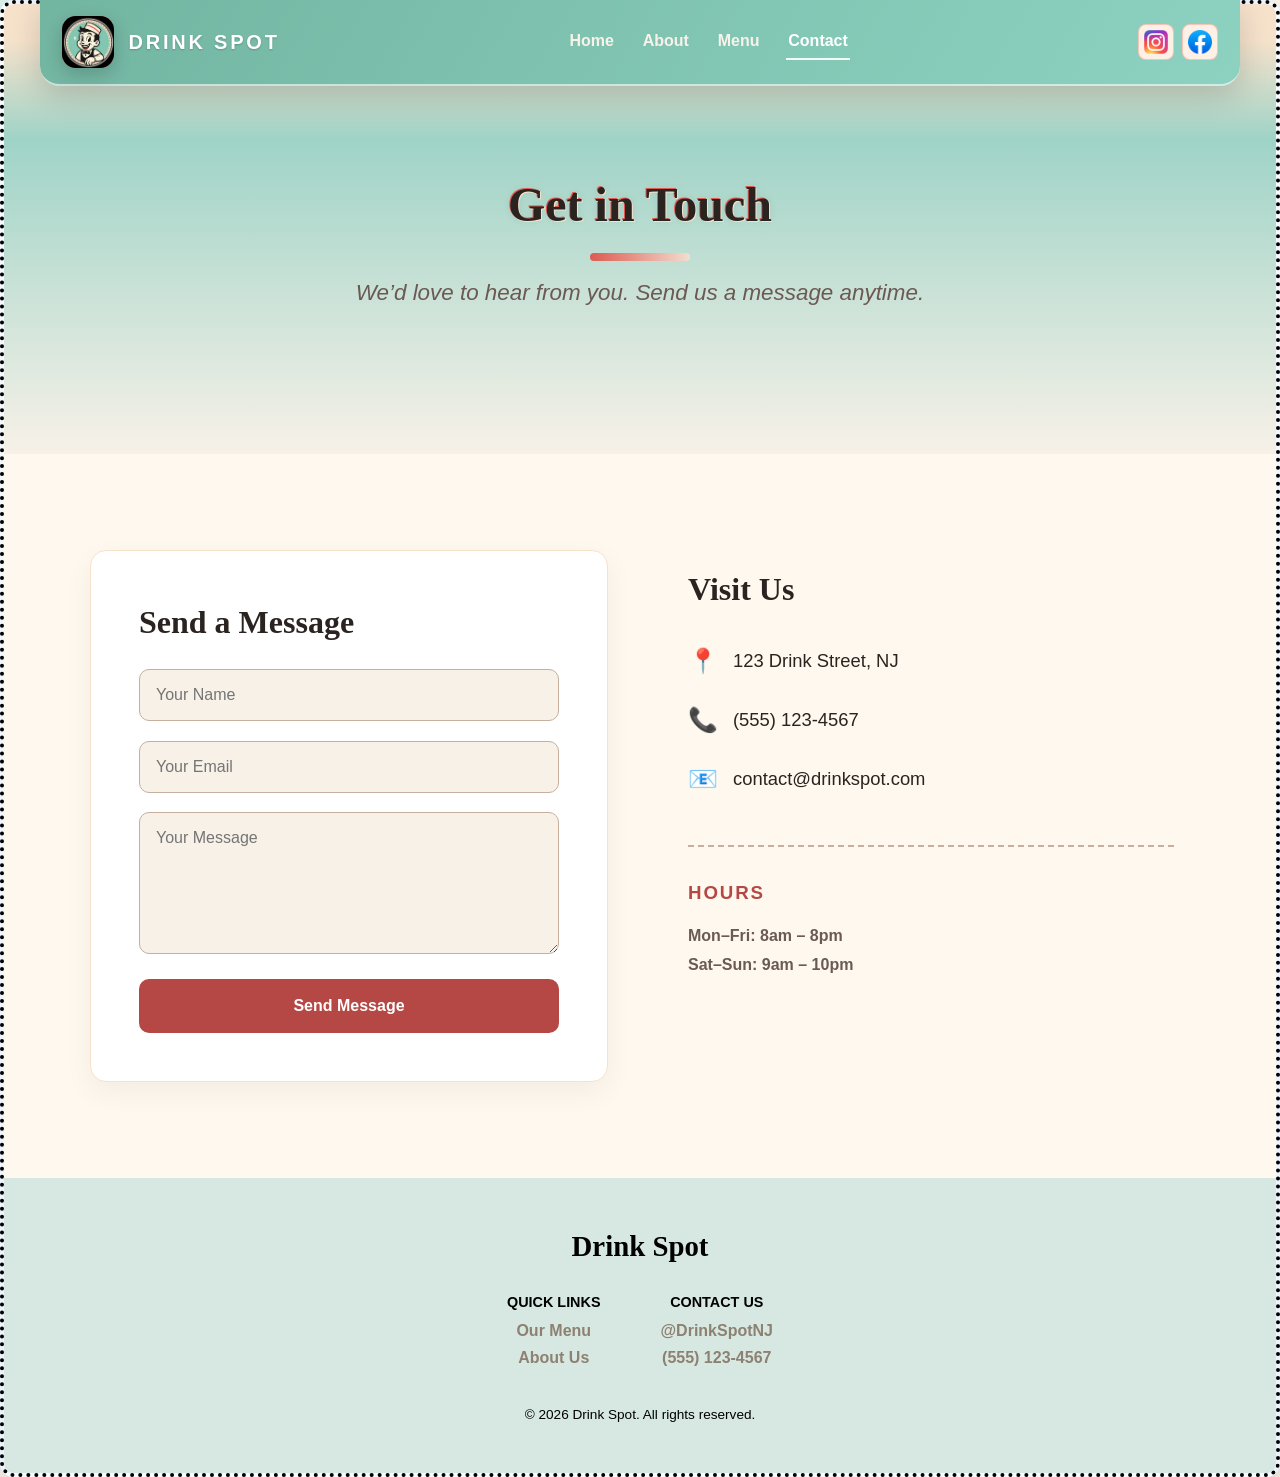
==== Contact.html @ 2a174651 "updated a lot of css changes. Need to finish up contact page and edit simple things" ====
<!DOCTYPE html>
<html lang="en">
<head>
  <meta charset="UTF-8" />
  <meta name="viewport" content="width=device-width, initial-scale=1.0" />
  <title>Contact | Drink Spot</title>
  <link rel="stylesheet" href="Contact.css" />
</head>
<body>
  <div class="page-shell">
    <header class="about-header">
      <div class="top-nav">
        <div class="logo-row">
          <div class="logo-circle"><img src="imgs/logo.jpg" alt="Drink Spot Logo" style="width: 100%; height: 100%; border-radius: 10px; object-fit: cover;" /></div>
          <div class="brand-name">Drink Spot</div>
        </div>
        <nav>
          <a href="Home.html">Home</a>
          <a href="About.html">About</a>
          <a href="Menu.html">Menu</a>
          <a class="active" href="Contact.html">Contact</a>
        </nav>
        <div class="social-row">
          <a href="#" class="social-icon" title="Instagram"><img src="imgs/Instagram_logo_2016.svg.webp" alt="Instagram" /></a>
          <a href="#" class="social-icon" title="Facebook"><img src="imgs/Facebook_f_logo_(2021).svg.png" alt="Facebook" /></a>
        </div>
      </div>
    </header>

    <section class="contact-hero">
      <div class="hero-content">
        <h1 class="fade-in">Get in Touch</h1>
        <p class="fade-in hero-subtitle">We’d love to hear from you. Send us a message anytime.</p>
      </div>
    </section>

    <section class="contact-section">
      <div class="section-wrapper">
        <div class="contact-grid">
          <div class="contact-form fade-in-left">
            <h2>Send a Message</h2>
            <form>
              <input type="text" placeholder="Your Name" required />
              <input type="email" placeholder="Your Email" required />
              <textarea placeholder="Your Message" rows="6" required></textarea>
              <button type="submit" class="btn btn-primary">Send Message</button>
            </form>
          </div>

          <div class="contact-info fade-in-right">
            <h2>Visit Us</h2>
            <div class="info-item">
              <span class="info-icon">📍</span>
              <p>123 Drink Street, NJ</p>
            </div>
            <div class="info-item">
              <span class="info-icon">📞</span>
              <p>(555) 123-4567</p>
            </div>
            <div class="info-item">
              <span class="info-icon">📧</span>
              <p>contact@drinkspot.com</p>
            </div>

            <div class="hours">
              <h3>Hours</h3>
              <p>Mon–Fri: 8am – 8pm</p>
              <p>Sat–Sun: 9am – 10pm</p>
            </div>
          </div>
        </div>
      </div>
    </section>

    <footer class="site-footer">
      <div class="footer-top"><h3>Drink Spot</h3></div>
      <div class="footer-rows">
        <div>
          <p class="small-title">Quick Links</p>
          <a href="Menu.html">Our Menu</a>
          <a href="About.html">About Us</a>
        </div>
        <div>
          <p class="small-title">Contact Us</p>
          <a href="#">@DrinkSpotNJ</a>
          <a href="#">(555) 123-4567</a>
        </div>
      </div>
      <div class="copyright">© 2026 Drink Spot. All rights reserved.</div>
    </footer>
  </div>

  <script src="Contact.js"></script>
</body>
</html>
---- Contact.css ----
/* COLORS & ROOT - SYNCED WITH ABOUT PAGE */
:root {
  --primary: #b54844;   /* Logo red */
  --secondary: #9fd3c7; /* Teal accent */
  --bg: #f7f1e8;
  --surface: #fff8ef;
  --text: #2b2320;
  --muted: #6b5a53;
  --accent: #c94f45;
  --accent2: #f6e2cb;
  --border: #c6b09d;
}

/* RESET */
* {
  box-sizing: border-box;
  margin: 0;
  padding: 0;
}

body {
  font-family: 'Trebuchet MS', Arial, sans-serif;
  color: var(--text);
  background: radial-gradient(circle at top left, #daf0ea 0%, #f7f1e8 45%, #f7f1e8 100%);
  line-height: 1.45;
}

/* PAGE SHELL */
.page-shell {
  width: 100%;
  max-width: 100%;
  margin: 0 auto;
  padding: 0;
  border: 4px dotted #000;
  border-radius: 14px;
  box-shadow: 0 10px 24px rgba(0,0,0,0.12);
  background: linear-gradient(180deg, #f8fbff 0%, #ebf3ff 100%);
  overflow: hidden;
}

/* TOP NAVIGATION - EXACT MATCH TO ABOUT */
.top-nav {
  width: 100%;
  max-width: 1200px;
  margin: 0 auto;
  display: flex;
  justify-content: space-between;
  align-items: center;
  padding: 1rem 1.4rem;
  background: linear-gradient(120deg, #72b5a1 0%, #8dd2c1 100%);
  border-radius: 0 0 20px 20px;
  border-bottom: 2px solid rgba(255,255,255,0.6);
  box-shadow: 0 10px 30px rgba(0,0,0,0.16);
  position: fixed;
  top: 0;
  left: 0;
  right: 0;
  z-index: 1000;
  backdrop-filter: blur(6px);
}

.logo-row {
  display: flex;
  align-items: center;
  gap: 14px;
  font-weight: 800;
  letter-spacing: 0.03em;
  font-family: 'Courier New', Courier, monospace;
  color: #fff;
}

.logo-circle {
  width: 52px;
  height: 52px;
  border-radius: 14px;
  background: #dd5a51;
  color: #fff;
  display: grid;
  place-items: center;
  box-shadow: 0 6px 18px rgba(0,0,0,0.18);
  overflow: hidden;
}

.brand-name {
  font-family: 'Trebuchet MS', Arial, sans-serif;
  font-size: 1.25rem;
  color: #fff;
  text-transform: uppercase;
  letter-spacing: 0.14em;
  font-weight: 800;
  text-shadow: 0 1px 2px rgba(0,0,0,0.2);
}

nav {
  display: flex;
  gap: 24px;
  font-size: 1rem;
}

nav a {
  text-decoration: none;
  color: #f8f2eb;
  font-weight: 700;
  padding: 0.35rem 0.15rem;
  border-bottom: 2px solid transparent;
  transition: 0.2s ease;
}

nav a:hover,
nav a.active {
  color: #fff;
  border-bottom-color: rgba(255,255,255,0.9);
}

.social-row {
  display: flex;
  gap: 8px;
}

.social-icon {
  display: flex;
  align-items: center;
  justify-content: center;
  width: 36px;
  height: 36px;
  border-radius: 8px;
  background: #fff0e5;
  transition: all 0.3s ease;
  border: 1px solid rgba(221,90,81,0.3);
}

.social-icon img {
  width: 70%;
  height: 70%;
  object-fit: contain;
}

.social-icon:hover {
  background: #dd5a51;
  transform: translateY(-2px);
}

/* HERO SECTION - SYNCED GRADIENT & FONTS */
.contact-hero {
  padding: 8.5rem 2rem 8rem 2rem;
  background: linear-gradient(180deg, #f6e2cb 0%, #f6e2cb 8%, var(--secondary) 30%, var(--bg) 100%);
  text-align: center;
  min-height: 50vh;
  display: flex;
  align-items: center;
  justify-content: center;
}

.contact-hero h1 {
  font-family: 'Georgia', serif;
  font-size: 3rem;
  margin: 1.2rem 0 1rem 0;
  line-height: 1.2;
  color: #2b2320;
  font-weight: 900;
  text-shadow: 1px 1px 0 #f6e2cb, -1px -1px 0 #dd5a51, 0 0 8px rgba(0, 0, 0, 0.08);
}

.contact-hero h1::after {
  content: '';
  display: block;
  width: 100px;
  height: 8px;
  margin: 1.2rem auto 0;
  border-radius: 999px;
  background: linear-gradient(90deg, #dd5a51, #f2decf);
}

.hero-subtitle {
  font-size: 1.4rem;
  color: var(--muted);
  font-style: italic;
}

/* CONTACT SECTION GRID */
.contact-section {
  padding: 6rem 2rem;
  background: var(--surface);
}

.section-wrapper {
  max-width: 1100px;
  margin: 0 auto;
}

.contact-grid {
  display: grid;
  grid-template-columns: 1fr 1fr;
  gap: 4rem;
  align-items: start;
}

/* FORM STYLING */
.contact-form {
  background: #fff;
  padding: 3rem;
  border-radius: 16px;
  box-shadow: 0 10px 30px rgba(0,0,0,0.05);
  border: 1px solid var(--accent2);
}

.contact-form h2 {
  font-family: 'Georgia', serif;
  font-size: 2rem;
  margin-bottom: 1.5rem;
  color: var(--text);
}

.contact-form input, 
.contact-form textarea {
  width: 100%;
  margin-bottom: 1.2rem;
  padding: 1rem;
  border-radius: 10px;
  border: 1px solid var(--border);
  background: var(--bg);
  font-family: inherit;
  font-size: 1rem;
}

/* BUTTON - MATCHES ABOUT PRIMARY BTN */
.btn-primary {
  background: var(--primary);
  color: #fff;
  border: 2px solid var(--primary);
  padding: 1rem 2rem;
  border-radius: 10px;
  font-weight: 700;
  font-size: 1rem;
  cursor: pointer;
  width: 100%;
  transition: all 0.3s ease;
}

.btn-primary:hover {
  background: transparent;
  color: var(--primary);
}

/* INFO PANEL */
.contact-info {
  padding: 1rem;
}

.contact-info h2 {
  font-family: 'Georgia', serif;
  font-size: 2rem;
  margin-bottom: 2rem;
}

.info-item {
  display: flex;
  align-items: center;
  gap: 15px;
  margin-bottom: 1.5rem;
  font-size: 1.15rem;
}

.info-icon { font-size: 1.5rem; }

.hours {
  margin-top: 3rem;
  padding-top: 2rem;
  border-top: 2px dashed var(--border);
}

.hours h3 {
  font-family: 'Trebuchet MS', sans-serif;
  color: var(--primary);
  text-transform: uppercase;
  letter-spacing: 0.1em;
  margin-bottom: 1rem;
}

.hours p {
  color: var(--muted);
  line-height: 1.8;
  font-weight: 600;
}

/* FOOTER - EXACT MATCH */
.site-footer {
  background: #d6e8e1;
  color: #000000;
  padding: 3rem 2rem;
  text-align: center;
}

.footer-top h3 {
  font-family: 'Georgia', serif;
  margin-bottom: 1.5rem;
  font-size: 1.8rem;
}

.footer-rows {
  display: flex;
  justify-content: center;
  gap: 60px;
  flex-wrap: wrap;
  margin-bottom: 2rem;
}

.footer-rows a {
  color: #8d8172;
  text-decoration: none;
  display: block;
  margin: 4px 0;
  font-weight: 600;
}

.footer-rows a:hover {
  color: var(--primary);
}

.small-title {
  font-weight: 800;
  margin-bottom: 6px;
  text-transform: uppercase;
  font-size: 0.9rem;
}

.copyright {
  color: #000000;
  font-size: 0.85rem;
  margin-top: 2rem;
}

/* ANIMATIONS - SYNCED WITH ABOUT.JS */
@keyframes fadeInUp {
  from { opacity: 0; transform: translateY(50px); }
  to { opacity: 1; transform: translateY(0); }
}

@keyframes slideInLeft {
  from { opacity: 0; transform: translateX(-60px); }
  to { opacity: 1; transform: translateX(0); }
}

@keyframes slideInRight {
  from { opacity: 0; transform: translateX(60px); }
  to { opacity: 1; transform: translateX(0); }
}

.fade-in { animation: fadeInUp 1.8s ease forwards; }
.fade-in-left { animation: slideInLeft 2s ease forwards; opacity: 0; }
.fade-in-right { animation: slideInRight 2s ease forwards; opacity: 0; }

/* RESPONSIVE */
@media (max-width: 900px) {
  .contact-grid {
    grid-template-columns: 1fr;
    gap: 3rem;
  }
  .contact-hero h1 { font-size: 2.5rem; }
}

@media (max-width: 580px) {
  .top-nav {
    flex-wrap: wrap;
    justify-content: center;
    gap: 0.6rem;
  }
  nav {
    width: 100%;
    justify-content: center;
    gap: 10px;
    font-size: 0.8rem;
  }
  .contact-form { padding: 1.5rem; }
}
.logo-row {
  display: flex;
  align-items: center;
  gap: 14px;
  font-weight: 800;
  letter-spacing: 0.03em;
  font-family: 'Courier New', Courier, monospace;
  color: #fff;
}
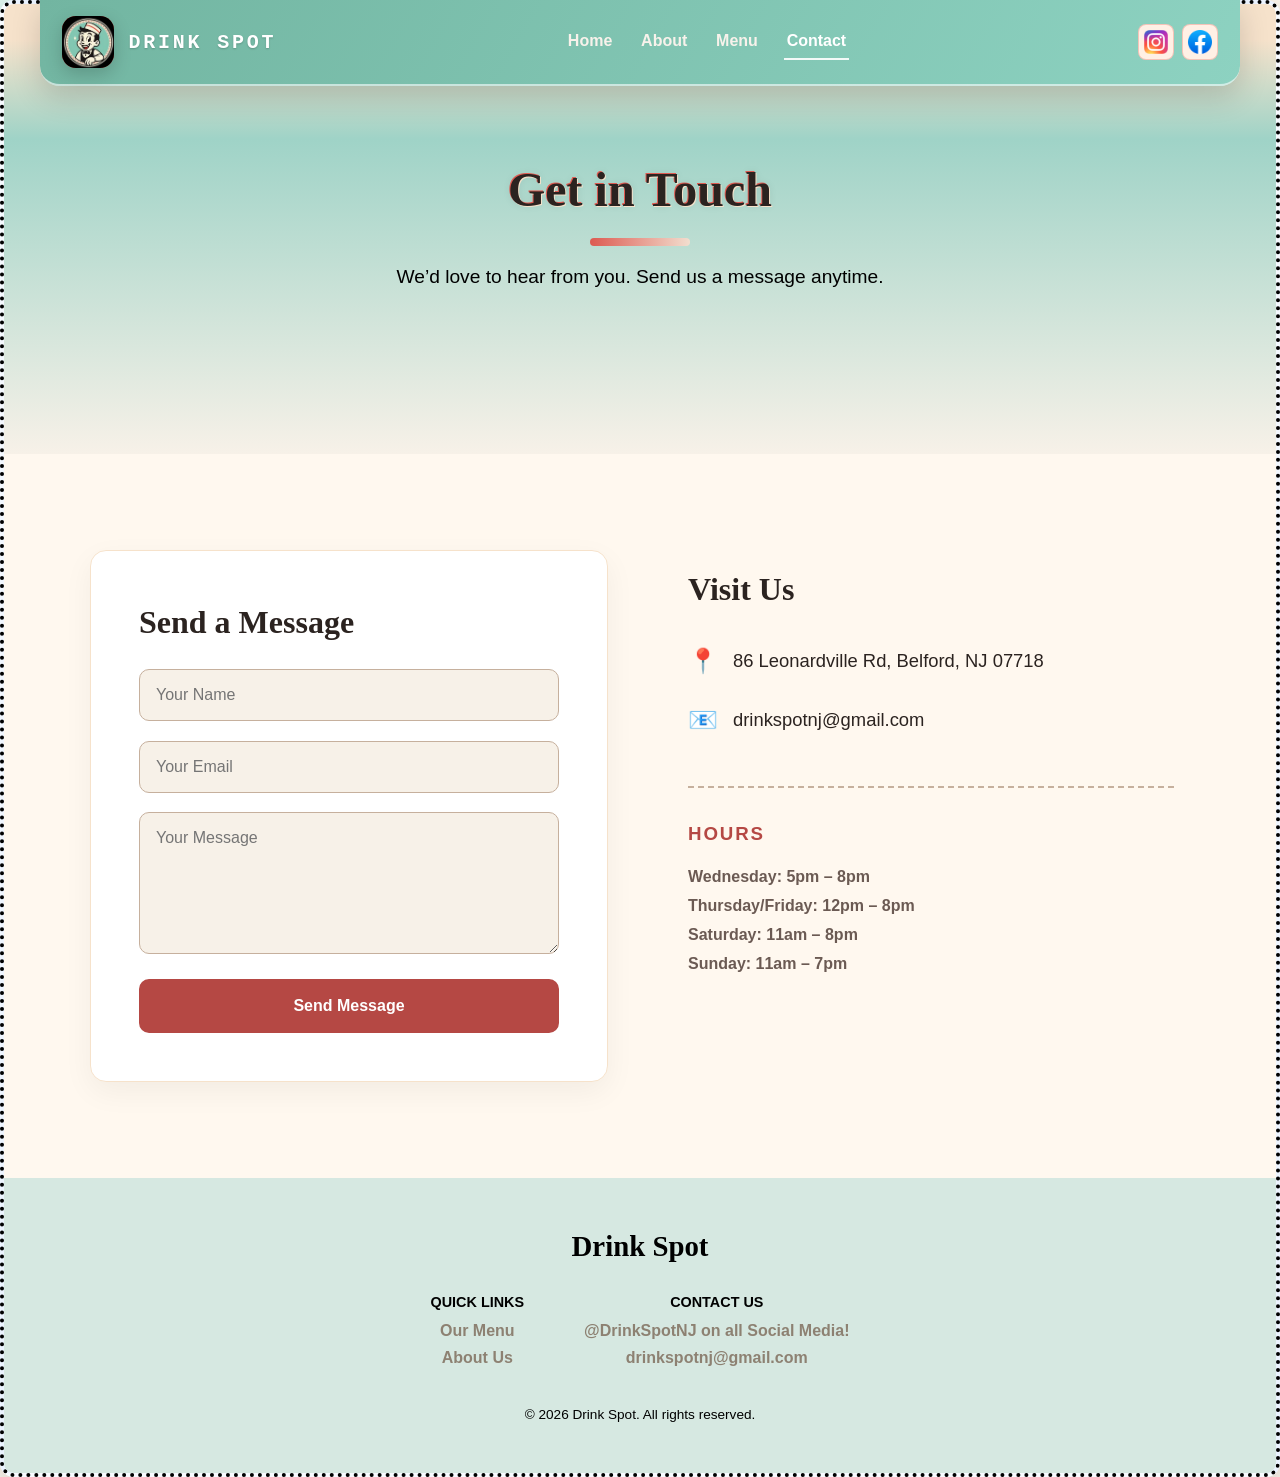
==== commit c13c74b8: "added a bunch of css and animation. need to do layout styling/bootstrap and then find pictures for d" ====
--- a/Contact.html
+++ b/Contact.html
@@ -27,12 +27,12 @@
       </div>
     </header>
 
-    <section class="contact-hero">
-      <div class="hero-content">
-        <h1 class="fade-in">Get in Touch</h1>
-        <p class="fade-in hero-subtitle">We’d love to hear from you. Send us a message anytime.</p>
-      </div>
-    </section>
+<section class="contact-hero">
+  <div class="hero-content">
+    <h1 class="fade-in-left">Get in Touch</h1>
+    <p class="fade-in-left hero-subtitle">We’d love to hear from you. Send us a message anytime.</p>
+  </div>
+</section>
 
     <section class="contact-section">
       <div class="section-wrapper">
@@ -51,21 +51,19 @@
             <h2>Visit Us</h2>
             <div class="info-item">
               <span class="info-icon">📍</span>
-              <p>123 Drink Street, NJ</p>
-            </div>
-            <div class="info-item">
-              <span class="info-icon">📞</span>
-              <p>(555) 123-4567</p>
+              <p> 86 Leonardville Rd, Belford, NJ 07718</p>
             </div>
             <div class="info-item">
               <span class="info-icon">📧</span>
-              <p>contact@drinkspot.com</p>
+              <p>drinkspotnj@gmail.com</p>
             </div>
 
             <div class="hours">
               <h3>Hours</h3>
-              <p>Mon–Fri: 8am – 8pm</p>
-              <p>Sat–Sun: 9am – 10pm</p>
+              <p>Wednesday: 5pm – 8pm</p>
+              <p>Thursday/Friday: 12pm – 8pm</p>
+              <p>Saturday: 11am – 8pm</p>
+              <p>Sunday: 11am – 7pm</p>
             </div>
           </div>
         </div>
@@ -82,8 +80,8 @@
         </div>
         <div>
           <p class="small-title">Contact Us</p>
-          <a href="#">@DrinkSpotNJ</a>
-          <a href="#">(555) 123-4567</a>
+          <a href="#">@DrinkSpotNJ on all Social Media!</a>
+          <a href="#">drinkspotnj@gmail.com</a>
         </div>
       </div>
       <div class="copyright">© 2026 Drink Spot. All rights reserved.</div>
--- a/Contact.css
+++ b/Contact.css
@@ -82,7 +82,6 @@
 }
 
 .brand-name {
-  font-family: 'Trebuchet MS', Arial, sans-serif;
   font-size: 1.25rem;
   color: #fff;
   text-transform: uppercase;
@@ -172,10 +171,13 @@
 }
 
 .hero-subtitle {
-  font-size: 1.4rem;
-  color: var(--muted);
-  font-style: italic;
-}
+  max-width: 100%;
+  color: black;
+  margin: 0 0 2rem 0;
+  line-height: 1.6;
+  font-size: 1.2rem;
+}
+
 
 /* CONTACT SECTION GRID */
 .contact-section {
@@ -382,3 +384,39 @@
   font-family: 'Courier New', Courier, monospace;
   color: #fff;
 }
+/* --- Animation System Additions --- */
+.fade-in, .fade-in-up, .fade-in-left, .fade-in-right {
+  opacity: 0;
+  animation-fill-mode: forwards;
+}
+
+/* Specifically match Home/About Page H1 behavior */
+.contact-hero h1.animate-now {
+  animation: slideInLeft 1.2s cubic-bezier(.2, .8, .25, 1) forwards;
+}
+
+@keyframes fadeInOnly {
+  from { opacity: 0; }
+  to { opacity: 1; }
+}
+
+@keyframes fadeInUp {
+  from { opacity: 0; transform: translateY(30px); }
+  to { opacity: 1; transform: translateY(0); }
+}
+
+@keyframes slideInLeft {
+  from { opacity: 0; transform: translateX(-40px); }
+  to { opacity: 1; transform: translateX(0); }
+}
+
+@keyframes slideInRight {
+  from { opacity: 0; transform: translateX(40px); }
+  to { opacity: 1; transform: translateX(0); }
+}
+
+/* Trigger Classes */
+.animate-now.fade-in { animation: fadeInOnly 1.2s ease forwards; }
+.animate-now.fade-in-up { animation: fadeInUp 1.2s ease forwards; }
+.animate-now.fade-in-left { animation: slideInLeft 1.2s ease forwards; }
+.animate-now.fade-in-right { animation: slideInRight 1.2s ease forwards; }
